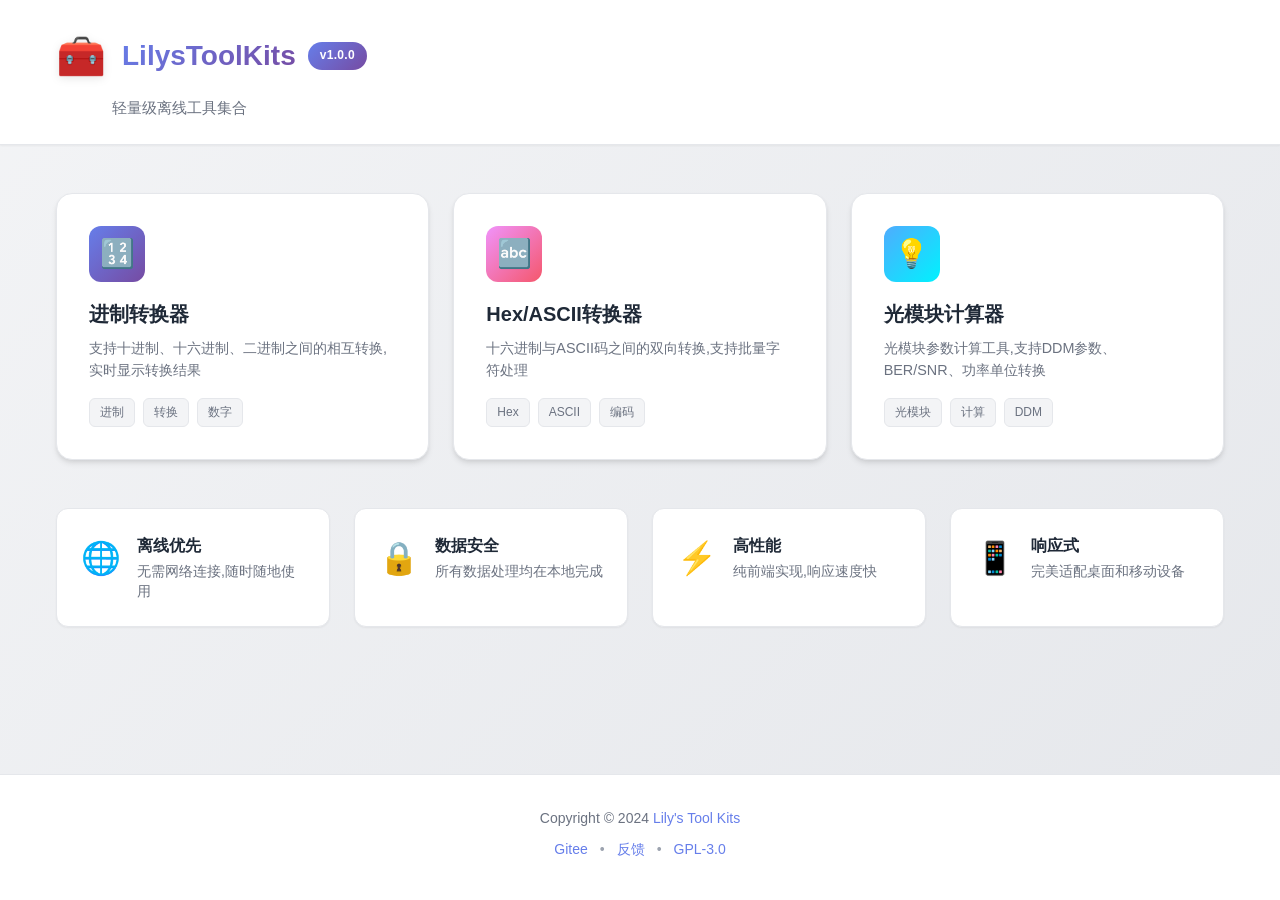
==== home/index.html @ 9b56d5a8 "feat: v1.0.0 全新UI设计系统 - 采用现代化卡片式设计风格,渐变色彩主题 - 新增一键复制功能、Toast提示消息系统 - 完美适配桌面、平板、移动设备 - 重构CSS变量系统,提升可维" ====
<!DOCTYPE html>
<html lang="zh-CN">
<head>
    <meta charset="UTF-8">
    <meta name="viewport" content="width=device-width, initial-scale=1.0">
    <title>LilysToolKits - 个人工具箱</title>
    <link rel="stylesheet" href="style.css">
    <link rel="icon" href="data:image/svg+xml,<svg xmlns='http://www.w3.org/2000/svg' viewBox='0 0 100 100'><text y='.9em' font-size='90'>🧰</text></svg>">
</head>
<body>
    <div class="app-container">
        <!-- 头部导航 -->
        <header class="app-header">
            <div class="header-content">
                <div class="logo-section">
                    <div class="logo-icon">🧰</div>
                    <div class="logo-text">
                        <h1>LilysToolKits</h1>
                        <span class="version-badge">v1.0.0</span>
                    </div>
                </div>
                <div class="header-subtitle">轻量级离线工具集合</div>
            </div>
        </header>

        <!-- 主内容区 -->
        <main class="app-main">
            <div class="container">
                <!-- 工具网格 -->
                <div class="tools-grid" id="toolsGrid">
                    <!-- 工具卡片将由JavaScript动态生成 -->
                </div>

                <!-- 特性说明 -->
                <div class="features-section">
                    <div class="feature-item">
                        <div class="feature-icon">🌐</div>
                        <div class="feature-text">
                            <h3>离线优先</h3>
                            <p>无需网络连接,随时随地使用</p>
                        </div>
                    </div>
                    <div class="feature-item">
                        <div class="feature-icon">🔒</div>
                        <div class="feature-text">
                            <h3>数据安全</h3>
                            <p>所有数据处理均在本地完成</p>
                        </div>
                    </div>
                    <div class="feature-item">
                        <div class="feature-icon">⚡</div>
                        <div class="feature-text">
                            <h3>高性能</h3>
                            <p>纯前端实现,响应速度快</p>
                        </div>
                    </div>
                    <div class="feature-item">
                        <div class="feature-icon">📱</div>
                        <div class="feature-text">
                            <h3>响应式</h3>
                            <p>完美适配桌面和移动设备</p>
                        </div>
                    </div>
                </div>
            </div>
        </main>

        <!-- 页脚 -->
        <footer class="app-footer">
            <div class="footer-content">
                <p>Copyright © 2024 <a href="https://gitee.com/jinwyu" target="_blank">Lily's Tool Kits</a></p>
                <p class="footer-links">
                    <a href="https://gitee.com/jinwyu/lilystoolkits-h5" target="_blank">Gitee</a>
                    <span class="separator">•</span>
                    <a href="https://gitee.com/jinwyu/lilystoolkits-h5/issues" target="_blank">反馈</a>
                    <span class="separator">•</span>
                    <a href="https://gitee.com/jinwyu/lilystoolkits-h5/blob/main/LICENSE" target="_blank">GPL-3.0</a>
                </p>
            </div>
        </footer>
    </div>
    <script src="main.js"></script>
</body>
</html>
---- home/style.css ----
/* ==================== 全局样式 ==================== */
:root {
    /* 主题色 */
    --primary-gradient: linear-gradient(135deg, #667eea 0%, #764ba2 100%);
    --primary-color: #667eea;
    --primary-dark: #764ba2;

    /* 辅助色 */
    --success-color: #10b981;
    --warning-color: #f59e0b;
    --danger-color: #ef4444;
    --info-color: #3b82f6;

    /* 中性色 */
    --bg-gradient: linear-gradient(135deg, #f3f4f6 0%, #e5e7eb 100%);
    --bg-color: #f3f4f6;
    --card-bg: #ffffff;
    --border-color: #e5e7eb;

    /* 文字颜色 */
    --text-primary: #1f2937;
    --text-secondary: #6b7280;
    --text-light: #9ca3af;

    /* 阴影 */
    --shadow-sm: 0 1px 2px 0 rgba(0, 0, 0, 0.05);
    --shadow-md: 0 4px 6px -1px rgba(0, 0, 0, 0.1), 0 2px 4px -1px rgba(0, 0, 0, 0.06);
    --shadow-lg: 0 10px 15px -3px rgba(0, 0, 0, 0.1), 0 4px 6px -2px rgba(0, 0, 0, 0.05);
    --shadow-xl: 0 20px 25px -5px rgba(0, 0, 0, 0.1), 0 10px 10px -5px rgba(0, 0, 0, 0.04);

    /* 圆角 */
    --radius-sm: 0.375rem;
    --radius-md: 0.5rem;
    --radius-lg: 0.75rem;
    --radius-xl: 1rem;

    /* 间距 */
    --spacing-xs: 0.5rem;
    --spacing-sm: 0.75rem;
    --spacing-md: 1rem;
    --spacing-lg: 1.5rem;
    --spacing-xl: 2rem;
    --spacing-2xl: 3rem;
}

* {
    margin: 0;
    padding: 0;
    box-sizing: border-box;
}

body {
    font-family: -apple-system, BlinkMacSystemFont, 'Segoe UI', 'Roboto', 'Oxygen', 'Ubuntu', 'Cantarell', 'Fira Sans', 'Droid Sans', 'Helvetica Neue', sans-serif;
    background: var(--bg-gradient);
    color: var(--text-primary);
    line-height: 1.6;
    min-height: 100vh;
    -webkit-font-smoothing: antialiased;
    -moz-osx-font-smoothing: grayscale;
}

/* ==================== 应用容器 ==================== */
.app-container {
    display: flex;
    flex-direction: column;
    min-height: 100vh;
}

/* ==================== 头部导航 ==================== */
.app-header {
    background: var(--card-bg);
    border-bottom: 1px solid var(--border-color);
    box-shadow: var(--shadow-sm);
    position: sticky;
    top: 0;
    z-index: 100;
}

.header-content {
    max-width: 1200px;
    margin: 0 auto;
    padding: var(--spacing-lg) var(--spacing-md);
}

.logo-section {
    display: flex;
    align-items: center;
    gap: var(--spacing-md);
    margin-bottom: var(--spacing-xs);
}

.logo-icon {
    font-size: 2.5rem;
    filter: drop-shadow(0 2px 4px rgba(0, 0, 0, 0.1));
}

.logo-text {
    display: flex;
    align-items: center;
    gap: var(--spacing-sm);
}

.logo-text h1 {
    font-size: 1.75rem;
    font-weight: 700;
    background: var(--primary-gradient);
    -webkit-background-clip: text;
    -webkit-text-fill-color: transparent;
    background-clip: text;
}

.version-badge {
    display: inline-flex;
    align-items: center;
    padding: 0.25rem 0.75rem;
    background: var(--primary-gradient);
    color: white;
    font-size: 0.75rem;
    font-weight: 600;
    border-radius: 9999px;
    letter-spacing: 0.025em;
}

.header-subtitle {
    color: var(--text-secondary);
    font-size: 0.95rem;
    margin-left: calc(2.5rem + var(--spacing-md));
}

/* ==================== 主内容区 ==================== */
.app-main {
    flex: 1;
    padding: var(--spacing-2xl) 0;
}

.container {
    max-width: 1200px;
    margin: 0 auto;
    padding: 0 var(--spacing-md);
}

/* ==================== 工具网格 ==================== */
.tools-grid {
    display: grid;
    grid-template-columns: repeat(auto-fill, minmax(320px, 1fr));
    gap: var(--spacing-lg);
    margin-bottom: var(--spacing-2xl);
}

.tool-card {
    background: var(--card-bg);
    border-radius: var(--radius-xl);
    padding: var(--spacing-xl);
    box-shadow: var(--shadow-md);
    cursor: pointer;
    transition: all 0.3s cubic-bezier(0.4, 0, 0.2, 1);
    border: 1px solid var(--border-color);
    position: relative;
    overflow: hidden;
}

.tool-card::before {
    content: '';
    position: absolute;
    top: 0;
    left: 0;
    right: 0;
    height: 4px;
    background: var(--primary-gradient);
    transform: scaleX(0);
    transition: transform 0.3s ease;
}

.tool-card:hover {
    transform: translateY(-4px);
    box-shadow: var(--shadow-xl);
    border-color: var(--primary-color);
}

.tool-card:hover::before {
    transform: scaleX(1);
}

.tool-icon {
    width: 56px;
    height: 56px;
    border-radius: var(--radius-lg);
    display: flex;
    align-items: center;
    justify-content: center;
    font-size: 1.75rem;
    margin-bottom: var(--spacing-md);
    background: var(--bg-gradient);
}

.tool-card:nth-child(1) .tool-icon {
    background: linear-gradient(135deg, #667eea 0%, #764ba2 100%);
}

.tool-card:nth-child(2) .tool-icon {
    background: linear-gradient(135deg, #f093fb 0%, #f5576c 100%);
}

.tool-card:nth-child(3) .tool-icon {
    background: linear-gradient(135deg, #4facfe 0%, #00f2fe 100%);
}

.tool-title {
    font-size: 1.25rem;
    font-weight: 600;
    color: var(--text-primary);
    margin-bottom: var(--spacing-xs);
}

.tool-description {
    font-size: 0.9rem;
    color: var(--text-secondary);
    line-height: 1.5;
    margin-bottom: var(--spacing-md);
}

.tool-tags {
    display: flex;
    flex-wrap: wrap;
    gap: var(--spacing-xs);
}

.tool-tag {
    display: inline-flex;
    align-items: center;
    padding: 0.25rem 0.625rem;
    background: var(--bg-color);
    color: var(--text-secondary);
    font-size: 0.75rem;
    font-weight: 500;
    border-radius: var(--radius-sm);
    border: 1px solid var(--border-color);
}

/* ==================== 特性说明 ==================== */
.features-section {
    display: grid;
    grid-template-columns: repeat(auto-fit, minmax(240px, 1fr));
    gap: var(--spacing-lg);
    margin-top: var(--spacing-2xl);
}

.feature-item {
    display: flex;
    align-items: flex-start;
    gap: var(--spacing-md);
    padding: var(--spacing-lg);
    background: var(--card-bg);
    border-radius: var(--radius-lg);
    box-shadow: var(--shadow-sm);
    border: 1px solid var(--border-color);
    transition: all 0.3s ease;
}

.feature-item:hover {
    box-shadow: var(--shadow-md);
    transform: translateY(-2px);
}

.feature-icon {
    font-size: 2rem;
    flex-shrink: 0;
}

.feature-text h3 {
    font-size: 1rem;
    font-weight: 600;
    color: var(--text-primary);
    margin-bottom: 0.25rem;
}

.feature-text p {
    font-size: 0.875rem;
    color: var(--text-secondary);
    line-height: 1.4;
}

/* ==================== 页脚 ==================== */
.app-footer {
    background: var(--card-bg);
    border-top: 1px solid var(--border-color);
    padding: var(--spacing-xl) 0;
    margin-top: auto;
}

.footer-content {
    max-width: 1200px;
    margin: 0 auto;
    padding: 0 var(--spacing-md);
    text-align: center;
}

.footer-content p {
    color: var(--text-secondary);
    font-size: 0.875rem;
    margin-bottom: var(--spacing-xs);
}

.footer-content a {
    color: var(--primary-color);
    text-decoration: none;
    font-weight: 500;
    transition: color 0.2s ease;
}

.footer-content a:hover {
    color: var(--primary-dark);
    text-decoration: underline;
}

.footer-links {
    display: flex;
    justify-content: center;
    align-items: center;
    gap: var(--spacing-sm);
    flex-wrap: wrap;
}

.separator {
    color: var(--text-light);
}

/* ==================== 响应式设计 ==================== */
@media (max-width: 768px) {
    .header-content {
        padding: var(--spacing-md);
    }

    .logo-icon {
        font-size: 2rem;
    }

    .logo-text h1 {
        font-size: 1.5rem;
    }

    .header-subtitle {
        margin-left: calc(2rem + var(--spacing-md));
        font-size: 0.875rem;
    }

    .app-main {
        padding: var(--spacing-xl) 0;
    }

    .tools-grid {
        grid-template-columns: 1fr;
        gap: var(--spacing-md);
    }

    .tool-card {
        padding: var(--spacing-lg);
    }

    .features-section {
        grid-template-columns: 1fr;
        gap: var(--spacing-md);
    }

    .feature-item {
        padding: var(--spacing-md);
    }
}

@media (max-width: 480px) {
    .container {
        padding: 0 var(--spacing-sm);
    }

    .logo-text h1 {
        font-size: 1.25rem;
    }

    .version-badge {
        font-size: 0.7rem;
        padding: 0.2rem 0.5rem;
    }

    .tool-icon {
        width: 48px;
        height: 48px;
        font-size: 1.5rem;
    }

    .tool-title {
        font-size: 1.1rem;
    }

    .tool-description {
        font-size: 0.85rem;
    }
}

/* ==================== 动画效果 ==================== */
@keyframes fadeIn {
    from {
        opacity: 0;
        transform: translateY(20px);
    }
    to {
        opacity: 1;
        transform: translateY(0);
    }
}

.tool-card {
    animation: fadeIn 0.5s ease-out;
}

.tool-card:nth-child(1) {
    animation-delay: 0.1s;
}

.tool-card:nth-child(2) {
    animation-delay: 0.2s;
}

.tool-card:nth-child(3) {
    animation-delay: 0.3s;
}

.feature-item {
    animation: fadeIn 0.5s ease-out;
}

.feature-item:nth-child(1) {
    animation-delay: 0.4s;
}

.feature-item:nth-child(2) {
    animation-delay: 0.5s;
}

.feature-item:nth-child(3) {
    animation-delay: 0.6s;
}

.feature-item:nth-child(4) {
    animation-delay: 0.7s;
}
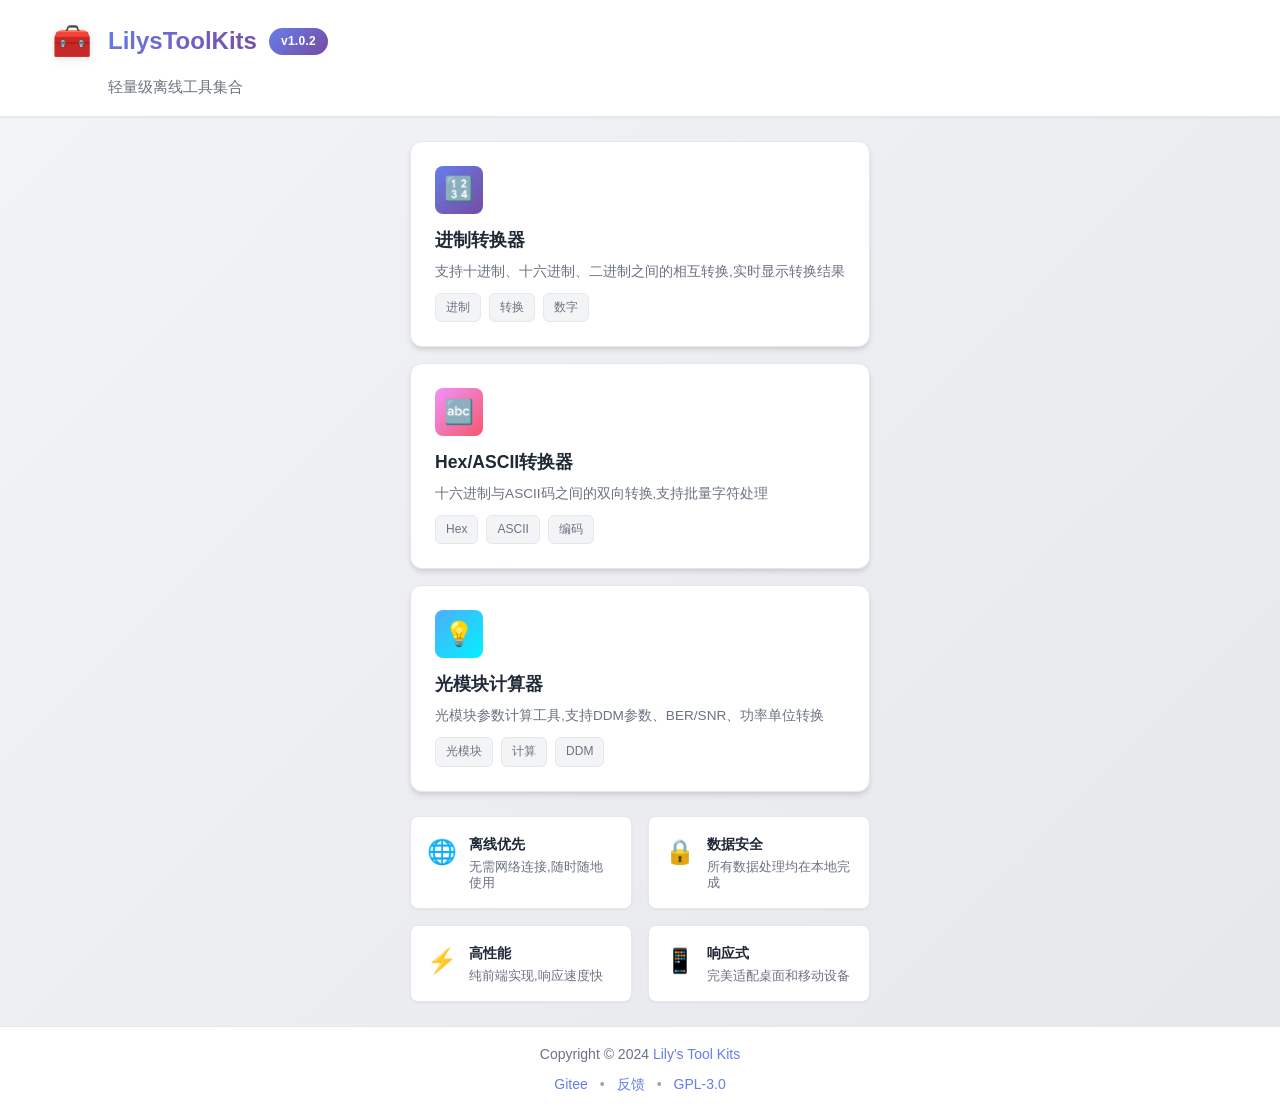
==== commit 5908278a: "Release v1.0.2: 页面布局优化,紧凑设计,一屏显示 - 优化页面布局,减少垂直空间占用 - 调整组件尺寸,使内容在一屏内显示完整 - 缩小所有padding、margin和字号 - 优化" ====
--- a/home/index.html
+++ b/home/index.html
@@ -16,7 +16,7 @@
                     <div class="logo-icon">🧰</div>
                     <div class="logo-text">
                         <h1>LilysToolKits</h1>
-                        <span class="version-badge">v1.0.0</span>
+                        <span class="version-badge">v1.0.2</span>
                     </div>
                 </div>
                 <div class="header-subtitle">轻量级离线工具集合</div>
--- a/home/style.css
+++ b/home/style.css
@@ -79,7 +79,7 @@
 .header-content {
     max-width: 1200px;
     margin: 0 auto;
-    padding: var(--spacing-lg) var(--spacing-md);
+    padding: var(--spacing-md) var(--spacing-sm);
 }
 
 .logo-section {
@@ -90,7 +90,7 @@
 }
 
 .logo-icon {
-    font-size: 2.5rem;
+    font-size: 2rem;
     filter: drop-shadow(0 2px 4px rgba(0, 0, 0, 0.1));
 }
 
@@ -101,7 +101,7 @@
 }
 
 .logo-text h1 {
-    font-size: 1.75rem;
+    font-size: 1.5rem;
     font-weight: 700;
     background: var(--primary-gradient);
     -webkit-background-clip: text;
@@ -130,7 +130,9 @@
 /* ==================== 主内容区 ==================== */
 .app-main {
     flex: 1;
-    padding: var(--spacing-2xl) 0;
+    padding: var(--spacing-lg) 0;
+    display: flex;
+    flex-direction: column;
 }
 
 .container {
@@ -142,15 +144,15 @@
 /* ==================== 工具网格 ==================== */
 .tools-grid {
     display: grid;
-    grid-template-columns: repeat(auto-fill, minmax(320px, 1fr));
-    gap: var(--spacing-lg);
-    margin-bottom: var(--spacing-2xl);
+    grid-template-columns: repeat(auto-fill, minmax(280px, 1fr));
+    gap: var(--spacing-md);
+    margin-bottom: var(--spacing-lg);
 }
 
 .tool-card {
     background: var(--card-bg);
-    border-radius: var(--radius-xl);
-    padding: var(--spacing-xl);
+    border-radius: var(--radius-lg);
+    padding: var(--spacing-lg);
     box-shadow: var(--shadow-md);
     cursor: pointer;
     transition: all 0.3s cubic-bezier(0.4, 0, 0.2, 1);
@@ -182,14 +184,14 @@
 }
 
 .tool-icon {
-    width: 56px;
-    height: 56px;
-    border-radius: var(--radius-lg);
+    width: 48px;
+    height: 48px;
+    border-radius: var(--radius-md);
     display: flex;
     align-items: center;
     justify-content: center;
-    font-size: 1.75rem;
-    margin-bottom: var(--spacing-md);
+    font-size: 1.5rem;
+    margin-bottom: var(--spacing-sm);
     background: var(--bg-gradient);
 }
 
@@ -206,17 +208,17 @@
 }
 
 .tool-title {
-    font-size: 1.25rem;
+    font-size: 1.1rem;
     font-weight: 600;
     color: var(--text-primary);
     margin-bottom: var(--spacing-xs);
 }
 
 .tool-description {
-    font-size: 0.9rem;
+    font-size: 0.85rem;
     color: var(--text-secondary);
-    line-height: 1.5;
-    margin-bottom: var(--spacing-md);
+    line-height: 1.4;
+    margin-bottom: var(--spacing-sm);
 }
 
 .tool-tags {
@@ -240,18 +242,18 @@
 /* ==================== 特性说明 ==================== */
 .features-section {
     display: grid;
-    grid-template-columns: repeat(auto-fit, minmax(240px, 1fr));
-    gap: var(--spacing-lg);
-    margin-top: var(--spacing-2xl);
+    grid-template-columns: repeat(auto-fit, minmax(200px, 1fr));
+    gap: var(--spacing-md);
+    margin-top: var(--spacing-lg);
 }
 
 .feature-item {
     display: flex;
     align-items: flex-start;
-    gap: var(--spacing-md);
-    padding: var(--spacing-lg);
+    gap: var(--spacing-sm);
+    padding: var(--spacing-md);
     background: var(--card-bg);
-    border-radius: var(--radius-lg);
+    border-radius: var(--radius-md);
     box-shadow: var(--shadow-sm);
     border: 1px solid var(--border-color);
     transition: all 0.3s ease;
@@ -263,28 +265,28 @@
 }
 
 .feature-icon {
-    font-size: 2rem;
+    font-size: 1.5rem;
     flex-shrink: 0;
 }
 
 .feature-text h3 {
-    font-size: 1rem;
+    font-size: 0.9rem;
     font-weight: 600;
     color: var(--text-primary);
-    margin-bottom: 0.25rem;
+    margin-bottom: 0.2rem;
 }
 
 .feature-text p {
-    font-size: 0.875rem;
+    font-size: 0.8rem;
     color: var(--text-secondary);
-    line-height: 1.4;
+    line-height: 1.3;
 }
 
 /* ==================== 页脚 ==================== */
 .app-footer {
     background: var(--card-bg);
     border-top: 1px solid var(--border-color);
-    padding: var(--spacing-xl) 0;
+    padding: var(--spacing-md) 0;
     margin-top: auto;
 }
 
@@ -328,71 +330,91 @@
 /* ==================== 响应式设计 ==================== */
 @media (max-width: 768px) {
     .header-content {
-        padding: var(--spacing-md);
+        padding: var(--spacing-sm);
+    }
+
+    .logo-section {
+        gap: var(--spacing-sm);
     }
 
     .logo-icon {
-        font-size: 2rem;
+        font-size: 1.5rem;
     }
 
     .logo-text h1 {
-        font-size: 1.5rem;
+        font-size: 1.25rem;
     }
 
     .header-subtitle {
-        margin-left: calc(2rem + var(--spacing-md));
-        font-size: 0.875rem;
+        margin-left: calc(1.5rem + var(--spacing-sm));
+        font-size: 0.8rem;
     }
 
     .app-main {
-        padding: var(--spacing-xl) 0;
+        padding: var(--spacing-md) 0;
     }
 
     .tools-grid {
         grid-template-columns: 1fr;
-        gap: var(--spacing-md);
+        gap: var(--spacing-sm);
     }
 
     .tool-card {
-        padding: var(--spacing-lg);
+        padding: var(--spacing-md);
     }
 
     .features-section {
         grid-template-columns: 1fr;
-        gap: var(--spacing-md);
+        gap: var(--spacing-sm);
     }
 
     .feature-item {
-        padding: var(--spacing-md);
+        padding: var(--spacing-sm);
+    }
+
+    .footer-content {
+        padding: 0 var(--spacing-sm);
     }
 }
 
 @media (max-width: 480px) {
     .container {
-        padding: 0 var(--spacing-sm);
+        padding: 0 var(--spacing-xs);
     }
 
     .logo-text h1 {
+        font-size: 1.1rem;
+    }
+
+    .version-badge {
+        font-size: 0.65rem;
+        padding: 0.15rem 0.4rem;
+    }
+
+    .tool-icon {
+        width: 40px;
+        height: 40px;
         font-size: 1.25rem;
     }
 
-    .version-badge {
-        font-size: 0.7rem;
-        padding: 0.2rem 0.5rem;
-    }
-
-    .tool-icon {
-        width: 48px;
-        height: 48px;
-        font-size: 1.5rem;
-    }
-
     .tool-title {
-        font-size: 1.1rem;
+        font-size: 1rem;
     }
 
     .tool-description {
+        font-size: 0.8rem;
+    }
+
+    .feature-icon {
+        font-size: 1.25rem;
+    }
+
+    .feature-text h3 {
         font-size: 0.85rem;
+    }
+
+    .feature-text p {
+        font-size: 0.75rem;
     }
 }
 
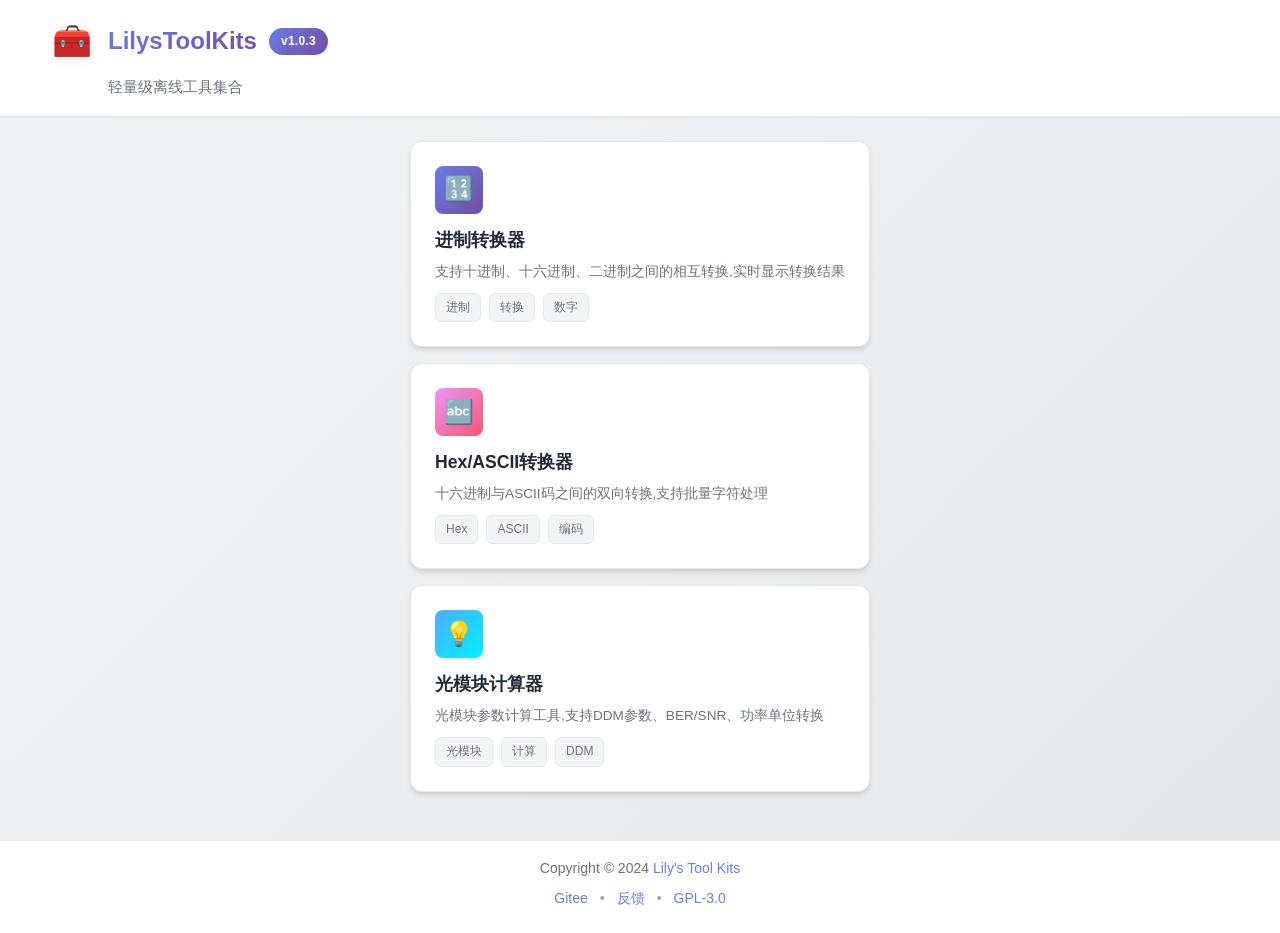
==== commit c92e8b90: "Release v1.0.3: 首页优化,进制转换器重构,实时转换 - 首页去掉4个特性卡片,优化H5布局 - 进制转换器重构,只保留3个输入框 - 实现实时转换功能 - 智能输入限制 - 简化UI," ====
--- a/home/index.html
+++ b/home/index.html
@@ -16,7 +16,7 @@
                     <div class="logo-icon">🧰</div>
                     <div class="logo-text">
                         <h1>LilysToolKits</h1>
-                        <span class="version-badge">v1.0.2</span>
+                        <span class="version-badge">v1.0.3</span>
                     </div>
                 </div>
                 <div class="header-subtitle">轻量级离线工具集合</div>
@@ -29,38 +29,6 @@
                 <!-- 工具网格 -->
                 <div class="tools-grid" id="toolsGrid">
                     <!-- 工具卡片将由JavaScript动态生成 -->
-                </div>
-
-                <!-- 特性说明 -->
-                <div class="features-section">
-                    <div class="feature-item">
-                        <div class="feature-icon">🌐</div>
-                        <div class="feature-text">
-                            <h3>离线优先</h3>
-                            <p>无需网络连接,随时随地使用</p>
-                        </div>
-                    </div>
-                    <div class="feature-item">
-                        <div class="feature-icon">🔒</div>
-                        <div class="feature-text">
-                            <h3>数据安全</h3>
-                            <p>所有数据处理均在本地完成</p>
-                        </div>
-                    </div>
-                    <div class="feature-item">
-                        <div class="feature-icon">⚡</div>
-                        <div class="feature-text">
-                            <h3>高性能</h3>
-                            <p>纯前端实现,响应速度快</p>
-                        </div>
-                    </div>
-                    <div class="feature-item">
-                        <div class="feature-icon">📱</div>
-                        <div class="feature-text">
-                            <h3>响应式</h3>
-                            <p>完美适配桌面和移动设备</p>
-                        </div>
-                    </div>
                 </div>
             </div>
         </main>
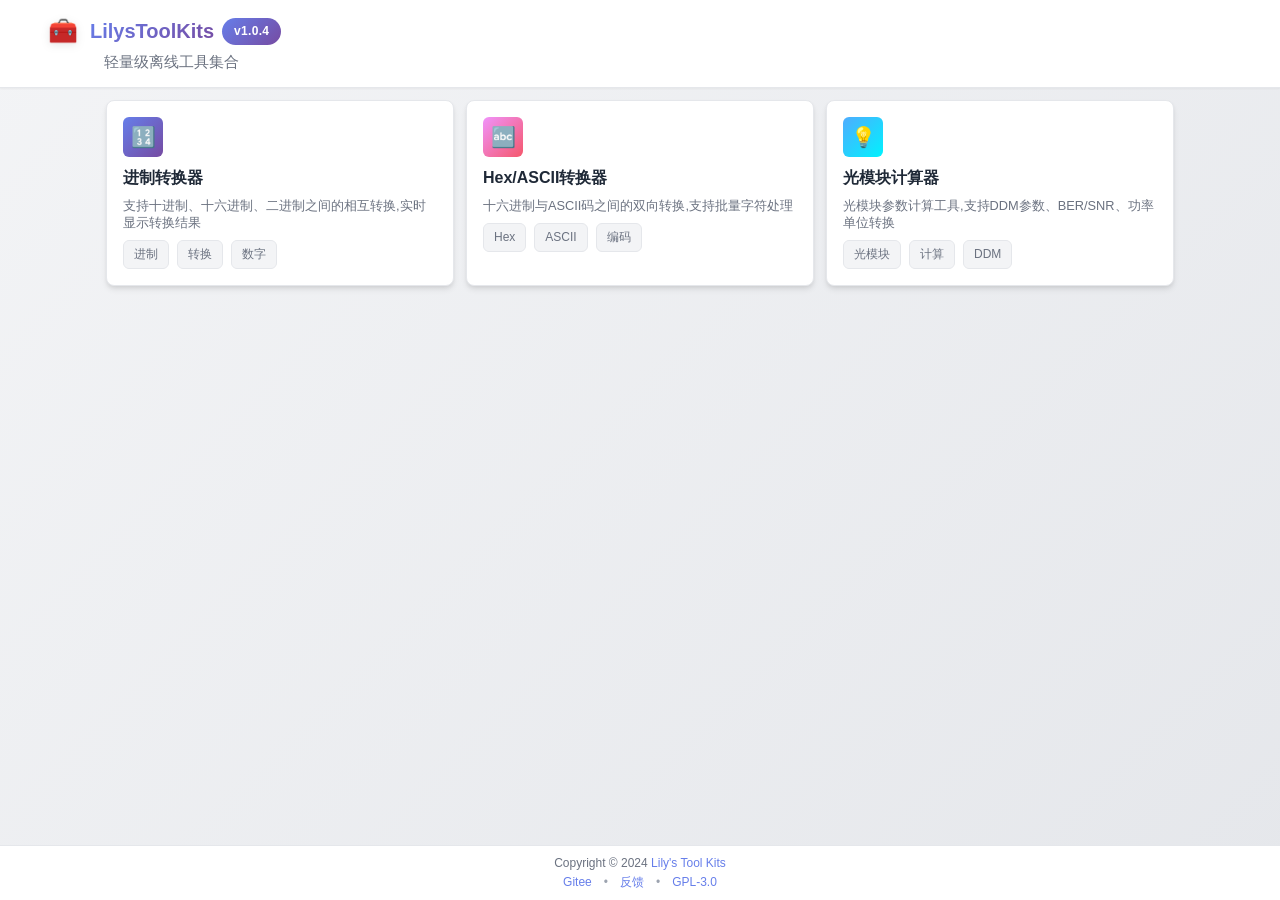
==== commit fa344d69: "Release v1.0.4: H5显示优化,横向布局,光模块计算器重新设计 - H5显示优化,防止整体滚动 - 首页工具卡片横向排列 - 进制转换器横向布局 - Hex/ASCII转换器横向布局 -" ====
--- a/home/index.html
+++ b/home/index.html
@@ -16,7 +16,7 @@
                     <div class="logo-icon">🧰</div>
                     <div class="logo-text">
                         <h1>LilysToolKits</h1>
-                        <span class="version-badge">v1.0.3</span>
+                        <span class="version-badge">v1.0.4</span>
                     </div>
                 </div>
                 <div class="header-subtitle">轻量级离线工具集合</div>
--- a/home/style.css
+++ b/home/style.css
@@ -64,6 +64,8 @@
     display: flex;
     flex-direction: column;
     min-height: 100vh;
+    max-height: 100vh;
+    overflow: hidden;
 }
 
 /* ==================== 头部导航 ==================== */
@@ -79,29 +81,29 @@
 .header-content {
     max-width: 1200px;
     margin: 0 auto;
-    padding: var(--spacing-md) var(--spacing-sm);
+    padding: var(--spacing-sm) var(--spacing-xs);
 }
 
 .logo-section {
     display: flex;
     align-items: center;
-    gap: var(--spacing-md);
-    margin-bottom: var(--spacing-xs);
+    gap: var(--spacing-sm);
+    margin-bottom: 0;
 }
 
 .logo-icon {
-    font-size: 2rem;
+    font-size: 1.5rem;
     filter: drop-shadow(0 2px 4px rgba(0, 0, 0, 0.1));
 }
 
 .logo-text {
     display: flex;
     align-items: center;
-    gap: var(--spacing-sm);
+    gap: var(--spacing-xs);
 }
 
 .logo-text h1 {
-    font-size: 1.5rem;
+    font-size: 1.25rem;
     font-weight: 700;
     background: var(--primary-gradient);
     -webkit-background-clip: text;
@@ -130,9 +132,10 @@
 /* ==================== 主内容区 ==================== */
 .app-main {
     flex: 1;
-    padding: var(--spacing-lg) 0;
+    padding: var(--spacing-sm) 0;
     display: flex;
     flex-direction: column;
+    overflow-y: auto;
 }
 
 .container {
@@ -143,22 +146,26 @@
 
 /* ==================== 工具网格 ==================== */
 .tools-grid {
-    display: grid;
-    grid-template-columns: repeat(auto-fill, minmax(280px, 1fr));
-    gap: var(--spacing-md);
-    margin-bottom: var(--spacing-lg);
+    display: flex;
+    flex-wrap: wrap;
+    gap: var(--spacing-sm);
+    margin-bottom: var(--spacing-sm);
+    justify-content: center;
 }
 
 .tool-card {
     background: var(--card-bg);
-    border-radius: var(--radius-lg);
-    padding: var(--spacing-lg);
+    border-radius: var(--radius-md);
+    padding: var(--spacing-md);
     box-shadow: var(--shadow-md);
     cursor: pointer;
     transition: all 0.3s cubic-bezier(0.4, 0, 0.2, 1);
     border: 1px solid var(--border-color);
     position: relative;
     overflow: hidden;
+    flex: 1 1 280px;
+    max-width: 350px;
+    min-width: 250px;
 }
 
 .tool-card::before {
@@ -184,14 +191,14 @@
 }
 
 .tool-icon {
-    width: 48px;
-    height: 48px;
-    border-radius: var(--radius-md);
+    width: 40px;
+    height: 40px;
+    border-radius: var(--radius-sm);
     display: flex;
     align-items: center;
     justify-content: center;
-    font-size: 1.5rem;
-    margin-bottom: var(--spacing-sm);
+    font-size: 1.25rem;
+    margin-bottom: var(--spacing-xs);
     background: var(--bg-gradient);
 }
 
@@ -208,17 +215,17 @@
 }
 
 .tool-title {
-    font-size: 1.1rem;
+    font-size: 1rem;
     font-weight: 600;
     color: var(--text-primary);
     margin-bottom: var(--spacing-xs);
 }
 
 .tool-description {
-    font-size: 0.85rem;
+    font-size: 0.8rem;
     color: var(--text-secondary);
-    line-height: 1.4;
-    margin-bottom: var(--spacing-sm);
+    line-height: 1.3;
+    margin-bottom: var(--spacing-xs);
 }
 
 .tool-tags {
@@ -286,8 +293,9 @@
 .app-footer {
     background: var(--card-bg);
     border-top: 1px solid var(--border-color);
-    padding: var(--spacing-md) 0;
+    padding: var(--spacing-xs) 0;
     margin-top: auto;
+    flex-shrink: 0;
 }
 
 .footer-content {
@@ -299,8 +307,8 @@
 
 .footer-content p {
     color: var(--text-secondary);
-    font-size: 0.875rem;
-    margin-bottom: var(--spacing-xs);
+    font-size: 0.75rem;
+    margin-bottom: 0;
 }
 
 .footer-content a {
